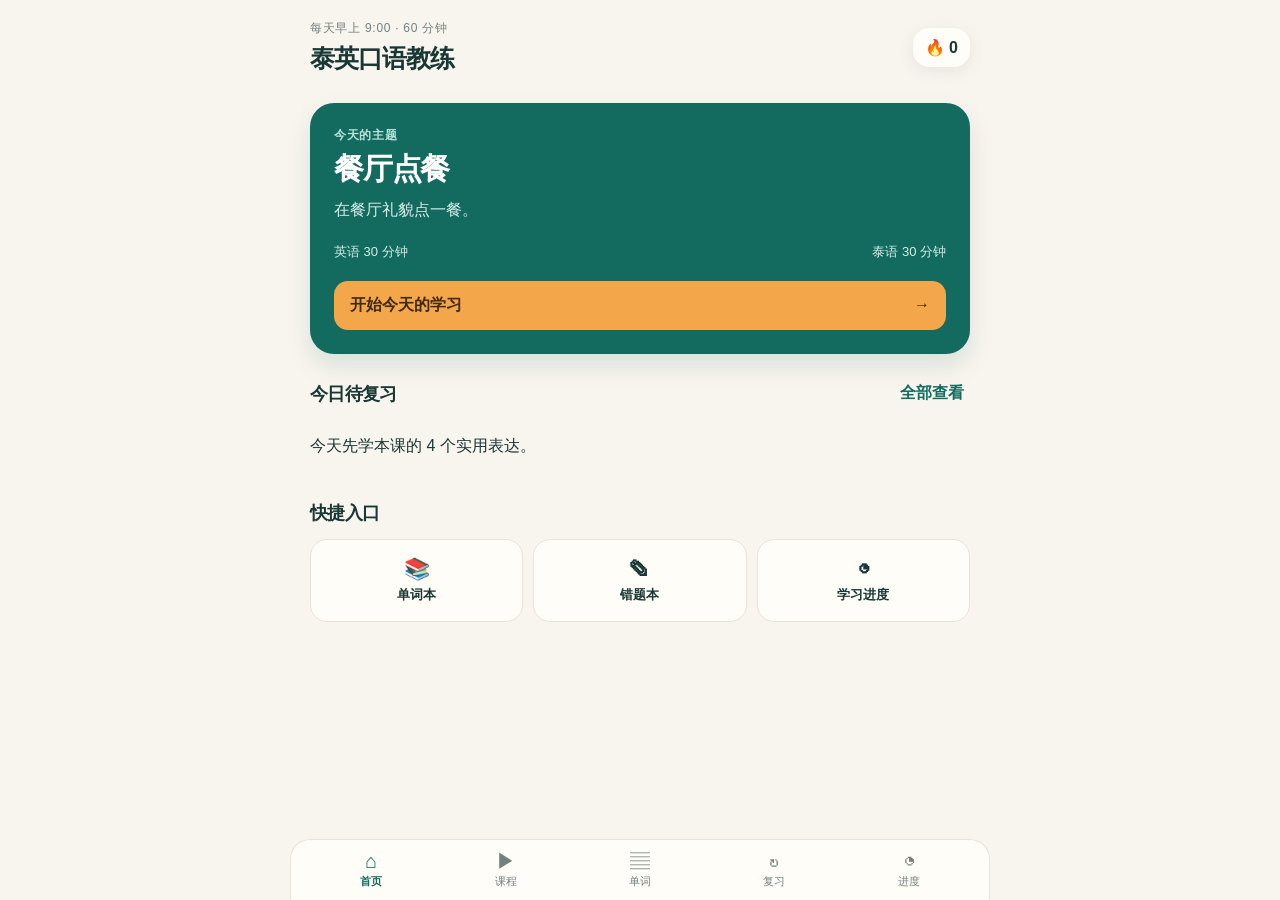
==== index.html @ 01d764df "Add files via upload" ====
<!doctype html>
<html lang="zh-CN">
  <head>
    <meta charset="utf-8" />
    <meta name="viewport" content="width=device-width, initial-scale=1, viewport-fit=cover" />
    <meta name="theme-color" content="#126b5e" />
    <meta name="apple-mobile-web-app-capable" content="yes" />
    <meta name="apple-mobile-web-app-status-bar-style" content="black-translucent" />
    <meta name="apple-mobile-web-app-title" content="泰英口语教练" />
    <link rel="manifest" href="manifest.json?v=4" />
    <link rel="stylesheet" href="styles.css?v=4" />
    <title>泰英口语教练</title>
  </head>
  <body>
    <main class="app-shell">
      <header class="topbar">
        <div>
          <p class="eyebrow">每天早上 9:00 · 60 分钟</p>
          <h1>泰英口语教练</h1>
        </div>
        <button class="streak" type="button" id="streakButton" aria-label="查看连续学习天数">🔥 <span id="streakCount">0</span></button>
      </header>

      <section id="home" class="screen active" aria-labelledby="homeTitle">
        <div class="hero-card">
          <p class="tag">今天的主题</p>
          <h2 id="homeTitle">餐厅点餐</h2>
          <p>用英语和泰语，自信地完成一次点餐。</p>
          <div class="time-row"><span>英语 30 分钟</span><span>泰语 30 分钟</span></div>
          <button class="primary" type="button" data-nav="lesson">开始今天的学习 <span>→</span></button>
        </div>

        <section class="section-block">
          <div class="section-heading"><h2>今日待复习</h2><button class="text-button" type="button" data-nav="review">全部查看</button></div>
          <div id="homeReviewList" class="mini-list"></div>
        </section>

        <section class="section-block">
          <div class="section-heading"><h2>快捷入口</h2></div>
          <div class="quick-grid">
            <button class="quick-card" type="button" data-nav="words"><span>📚</span>单词本</button>
            <button class="quick-card" type="button" data-nav="mistakes"><span>✎</span>错题本</button>
            <button class="quick-card" type="button" data-nav="progress"><span>◔</span>学习进度</button>
          </div>
        </section>
      </section>

      <section id="lesson" class="screen" aria-labelledby="lessonTitle">
        <div class="screen-title"><div><p class="eyebrow" id="lessonEyebrow">第 1 天 · 餐厅点餐</p><h2 id="lessonTitle">今天的课程</h2></div><span id="lessonTime">0 / 60 分钟</span></div>
        <div class="progress-track"><div id="lessonProgress"></div></div>
        <div id="coursePhrases" class="course-phrases"></div>
        <div id="lessonList" class="lesson-list"></div>
        <div class="ai-card">
          <div><p class="tag">AI 对话练习</p><h3>现在就开口说</h3><p>打开 ChatGPT 后，说“开始今天的学习”，然后用语音回答。</p></div>
          <button class="primary small" id="openChatGPT" type="button">打开 AI 对话</button>
        </div>
        <button class="outline" id="finishLesson" type="button">完成今天的学习</button>
      </section>

      <section id="words" class="screen" aria-labelledby="wordsTitle">
        <div class="screen-title"><div><p class="eyebrow">自动保存在这台手机</p><h2 id="wordsTitle">单词本</h2></div><button class="icon-button" id="addWord" type="button" aria-label="添加单词">＋</button></div>
        <div class="segmented" role="tablist"><button class="selected" type="button" data-word-filter="all">全部</button><button type="button" data-word-filter="new">新学</button><button type="button" data-word-filter="reviewing">复习中</button><button type="button" data-word-filter="mastered">已掌握</button></div>
        <div id="wordList" class="word-list"></div>
      </section>

      <section id="review" class="screen" aria-labelledby="reviewTitle">
        <div class="screen-title"><div><p class="eyebrow">间隔复习 · 第 1、3、7、14、30 天</p><h2 id="reviewTitle">复习清单</h2></div></div>
        <p class="helper">每完成一个词，就点一下“已复习”。</p>
        <div id="reviewList" class="review-list"></div>
      </section>

      <section id="mistakes" class="screen" aria-labelledby="mistakesTitle">
        <div class="screen-title"><div><p class="eyebrow">把错题变成会说的话</p><h2 id="mistakesTitle">错题本</h2></div><button class="icon-button" id="addMistake" type="button" aria-label="添加错题">＋</button></div>
        <div id="mistakeList" class="mistake-list"></div>
      </section>

      <section id="progress" class="screen" aria-labelledby="progressTitle">
        <div class="screen-title"><div><p class="eyebrow">你的学习积累</p><h2 id="progressTitle">学习进度</h2></div></div>
        <div class="stat-grid">
          <div class="stat-card"><strong id="daysLearned">0</strong><span>学习天数</span></div>
          <div class="stat-card"><strong id="minutesLearned">0</strong><span>累计分钟</span></div>
          <div class="stat-card"><strong id="wordsLearned">0</strong><span>记录单词</span></div>
          <div class="stat-card"><strong id="mistakesLearned">0</strong><span>错题记录</span></div>
        </div>
        <section class="progress-card"><h3>本周目标</h3><div class="week-dots" id="weekDots"></div><p id="weekMessage">完成今天的课程，开启你的第一个学习日。</p></section>
        <button class="outline danger" id="resetData" type="button">清除本机学习数据</button>
      </section>

      <nav class="bottom-nav" aria-label="主导航">
        <button class="active" type="button" data-nav="home"><span>⌂</span>首页</button>
        <button type="button" data-nav="lesson"><span>▶</span>课程</button>
        <button type="button" data-nav="words"><span>▤</span>单词</button>
        <button type="button" data-nav="review"><span>↻</span>复习</button>
        <button type="button" data-nav="progress"><span>◔</span>进度</button>
      </nav>
    </main>
    <dialog id="entryDialog"><form method="dialog" id="entryForm"><div class="dialog-head"><h2 id="dialogTitle">添加单词</h2><button class="close" value="cancel" aria-label="关闭">×</button></div><label id="fieldOneLabel">单词<input id="fieldOne" required /></label><label id="fieldTwoLabel">中文意思<input id="fieldTwo" required /></label><label id="fieldThreeLabel">拼读提示（泰语可填写）<input id="fieldThree" /></label><button class="primary" value="default" type="submit">保存</button></form></dialog>
    <div class="toast" id="toast" role="status"></div>
    <script src="app.js?v=4"></script>
  </body>
</html>
---- styles.css ----
:root { --ink:#193734; --muted:#71817e; --paper:#f8f5ee; --card:#fffdf8; --green:#126b5e; --green-soft:#dcefe9; --orange:#f3a64a; --line:#e9e4d9; --danger:#ad4545; }
* { box-sizing:border-box; }
body { margin:0; background:var(--paper); color:var(--ink); font-family:-apple-system,BlinkMacSystemFont,"PingFang SC","Noto Sans SC",sans-serif; }
button,input { font:inherit; } button { cursor:pointer; }
.app-shell { min-height:100dvh; max-width:700px; margin:auto; padding:calc(20px + env(safe-area-inset-top)) 20px calc(92px + env(safe-area-inset-bottom)); }
.topbar,.screen-title,.section-heading,.time-row,.dialog-head { display:flex; align-items:center; justify-content:space-between; gap:14px; }
.eyebrow,.tag { font-size:12px; letter-spacing:.06em; color:var(--muted); margin:0 0 5px; }.tag { color:var(--green); font-weight:700; }
h1 { font-size:25px; margin:0; letter-spacing:-.04em; } h2 { font-size:23px; margin:0; letter-spacing:-.04em; } h3 { margin:3px 0 6px; font-size:18px; }.streak,.icon-button { border:0; background:var(--card); box-shadow:0 4px 16px #4a55451a; border-radius:16px; padding:10px 12px; color:var(--ink); font-weight:700; }
.screen { display:none; padding-top:28px; }.screen.active { display:block; }.hero-card,.ai-card,.progress-card { background:var(--green); color:white; padding:24px; border-radius:24px; box-shadow:0 12px 25px #126b5e22; }.hero-card h2 { font-size:30px; }.hero-card p:not(.tag),.ai-card p:not(.tag) { color:#d7eee8; line-height:1.55; margin:8px 0 20px; }.hero-card .tag,.ai-card .tag { color:#b9e4d9; }.time-row { color:#d7eee8; font-size:13px; margin-bottom:20px; }
.primary { border:0; background:var(--orange); color:#402b12; font-weight:800; padding:14px 16px; border-radius:14px; width:100%; display:flex; justify-content:space-between; align-items:center; }.primary.small { width:auto; white-space:nowrap; }.section-block { margin-top:28px; }.section-heading h2 { font-size:18px; }.text-button { border:0; background:none; color:var(--green); font-weight:700; }.mini-list,.word-list,.review-list,.mistake-list,.lesson-list { display:grid; gap:11px; margin-top:14px; }
.mini-item,.word-item,.review-item,.mistake-item,.lesson-item { background:var(--card); border:1px solid var(--line); padding:15px; border-radius:17px; }.mini-item { display:flex; justify-content:space-between; align-items:center; }.pill { padding:5px 9px; border-radius:999px; background:var(--green-soft); color:var(--green); font-size:12px; font-weight:700; }.quick-grid { display:grid; grid-template-columns:repeat(3,1fr); gap:10px; margin-top:14px; }.quick-card { background:var(--card); border:1px solid var(--line); border-radius:17px; padding:17px 5px; color:var(--ink); font-size:13px; font-weight:700; }.quick-card span { display:block; font-size:21px; margin-bottom:5px; }
.progress-track { height:8px; background:#e8e5da; border-radius:99px; margin:16px 0; overflow:hidden; }.progress-track div { height:100%; width:0; background:var(--orange); transition:width .2s; }.lesson-item { display:grid; grid-template-columns:auto 1fr auto; align-items:center; gap:12px; }.lesson-item input { width:20px; height:20px; accent-color:var(--green); }.lesson-item p { margin:3px 0 0; color:var(--muted); font-size:13px; }.minutes { color:var(--green); font-size:13px; font-weight:700; }.ai-card { margin-top:22px; background:#184945; display:flex; align-items:end; justify-content:space-between; gap:10px; }.outline { width:100%; margin-top:17px; border:1px solid var(--green); color:var(--green); background:transparent; border-radius:14px; padding:14px; font-weight:800; }.danger { border-color:var(--danger); color:var(--danger); margin-top:28px; }
.course-phrases { display:grid; gap:12px; margin-bottom:16px; }.course-box,.mission { background:var(--card); border:1px solid var(--line); padding:16px; border-radius:18px; }.course-box-head { display:flex; justify-content:space-between; align-items:flex-start; gap:12px; margin-bottom:11px; }.course-box-head h3 { font-size:16px; }.phrase { border-top:1px solid var(--line); padding:11px 0 2px; display:flex; align-items:center; justify-content:space-between; gap:12px; }.phrase > div { display:grid; gap:3px; }.phrase strong { font-size:17px; color:var(--green); }.phrase span { font-size:13px; color:var(--muted); }.phrase small { color:#44756b; font-size:13px; }.speak-button { flex:0 0 auto; border:0; background:var(--green-soft); color:var(--green); border-radius:10px; padding:9px 10px; font-size:12px; font-weight:800; }.mission { background:#fff5df; border-color:#f3d79c; display:grid; gap:6px; }.mission .tag { color:#9a6518; margin:0; }.mission span { color:#795d2c; font-size:13px; }
.segmented { display:flex; overflow:auto; gap:8px; margin-top:18px; padding-bottom:3px; }.segmented button { border:0; background:#e9e7df; color:var(--muted); padding:9px 12px; border-radius:999px; white-space:nowrap; font-size:13px; }.segmented button.selected { background:var(--green); color:white; }.word-item,.review-item { display:flex; align-items:center; gap:12px; }.word-main,.review-main { flex:1; }.word-main strong,.review-main strong { display:block; }.word-main small,.review-main small,.mistake-item p { color:var(--muted); display:block; margin:3px 0 0; line-height:1.45; }.status-button { border:0; color:var(--green); background:var(--green-soft); border-radius:10px; padding:8px 10px; font-size:12px; font-weight:700; }.mistake-item h3 { font-size:16px; }.mistake-item .better { color:var(--green); font-weight:700; font-size:14px; }
.stat-grid { display:grid; grid-template-columns:repeat(2,1fr); gap:10px; margin-top:18px; }.stat-card { background:var(--card); border:1px solid var(--line); border-radius:18px; padding:18px; }.stat-card strong { display:block; font-size:30px; color:var(--green); }.stat-card span { color:var(--muted); font-size:13px; }.progress-card { margin-top:18px; background:var(--card); color:var(--ink); border:1px solid var(--line); box-shadow:none; }.week-dots { display:flex; justify-content:space-between; gap:5px; margin:17px 0 12px; }.week-dots span { width:32px; height:32px; border-radius:50%; display:grid; place-items:center; background:#e9e7df; color:var(--muted); font-size:12px; }.week-dots span.done { background:var(--green); color:white; }.progress-card p { color:var(--muted); margin:0; font-size:14px; }
.bottom-nav { position:fixed; z-index:5; bottom:0; left:50%; transform:translateX(-50%); max-width:700px; width:100%; padding:10px 13px calc(10px + env(safe-area-inset-bottom)); background:#fffdf8f5; border-top:1px solid var(--line); display:flex; justify-content:space-around; }.bottom-nav button { border:0; background:transparent; color:var(--muted); display:grid; gap:3px; font-size:11px; }.bottom-nav span { font-size:20px; line-height:1; }.bottom-nav button.active { color:var(--green); font-weight:800; }
dialog { border:0; padding:0; border-radius:22px; width:min(90vw,420px); box-shadow:0 18px 55px #0004; }dialog::backdrop { background:#18333180; }dialog form { padding:22px; }.dialog-head { margin-bottom:18px; }.dialog-head h2 { font-size:20px; }.close { border:0; background:none; font-size:28px; color:var(--muted); }label { display:block; font-size:13px; font-weight:700; margin:12px 0; }input:not([type=checkbox]) { width:100%; display:block; border:1px solid var(--line); border-radius:11px; padding:12px; margin-top:6px; color:var(--ink); background:#fffdf8; }.toast { position:fixed; left:50%; bottom:95px; transform:translate(-50%,20px); background:#183a35; color:white; padding:10px 14px; border-radius:999px; opacity:0; transition:.25s; pointer-events:none; font-size:13px; }.toast.show { opacity:1; transform:translate(-50%,0); }
@media (min-width:701px) { .bottom-nav { border-left:1px solid var(--line); border-right:1px solid var(--line); border-radius:20px 20px 0 0; } }
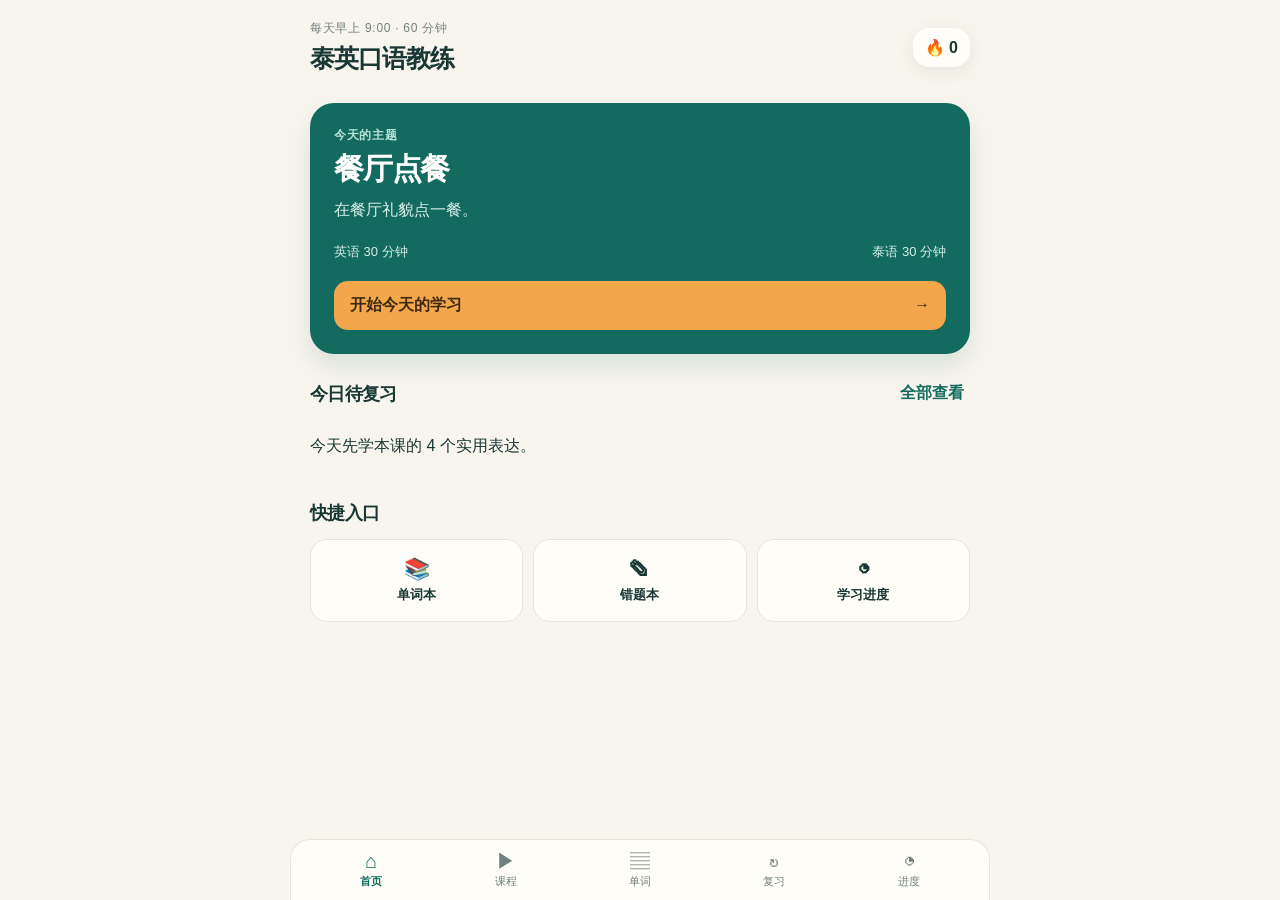
==== commit 5f128f63: "Add files via upload" ====
--- a/index.html
+++ b/index.html
@@ -7,8 +7,8 @@
     <meta name="apple-mobile-web-app-capable" content="yes" />
     <meta name="apple-mobile-web-app-status-bar-style" content="black-translucent" />
     <meta name="apple-mobile-web-app-title" content="泰英口语教练" />
-    <link rel="manifest" href="manifest.json?v=4" />
-    <link rel="stylesheet" href="styles.css?v=4" />
+    <link rel="manifest" href="manifest.json?v=10" />
+    <link rel="stylesheet" href="styles.css?v=10" />
     <title>泰英口语教练</title>
   </head>
   <body>
@@ -96,6 +96,6 @@
     </main>
     <dialog id="entryDialog"><form method="dialog" id="entryForm"><div class="dialog-head"><h2 id="dialogTitle">添加单词</h2><button class="close" value="cancel" aria-label="关闭">×</button></div><label id="fieldOneLabel">单词<input id="fieldOne" required /></label><label id="fieldTwoLabel">中文意思<input id="fieldTwo" required /></label><label id="fieldThreeLabel">拼读提示（泰语可填写）<input id="fieldThree" /></label><button class="primary" value="default" type="submit">保存</button></form></dialog>
     <div class="toast" id="toast" role="status"></div>
-    <script src="app.js?v=4"></script>
+    <script src="app.js?v=10"></script>
   </body>
 </html>
--- a/styles.css
+++ b/styles.css
@@ -9,7 +9,7 @@
 .screen { display:none; padding-top:28px; }.screen.active { display:block; }.hero-card,.ai-card,.progress-card { background:var(--green); color:white; padding:24px; border-radius:24px; box-shadow:0 12px 25px #126b5e22; }.hero-card h2 { font-size:30px; }.hero-card p:not(.tag),.ai-card p:not(.tag) { color:#d7eee8; line-height:1.55; margin:8px 0 20px; }.hero-card .tag,.ai-card .tag { color:#b9e4d9; }.time-row { color:#d7eee8; font-size:13px; margin-bottom:20px; }
 .primary { border:0; background:var(--orange); color:#402b12; font-weight:800; padding:14px 16px; border-radius:14px; width:100%; display:flex; justify-content:space-between; align-items:center; }.primary.small { width:auto; white-space:nowrap; }.section-block { margin-top:28px; }.section-heading h2 { font-size:18px; }.text-button { border:0; background:none; color:var(--green); font-weight:700; }.mini-list,.word-list,.review-list,.mistake-list,.lesson-list { display:grid; gap:11px; margin-top:14px; }
 .mini-item,.word-item,.review-item,.mistake-item,.lesson-item { background:var(--card); border:1px solid var(--line); padding:15px; border-radius:17px; }.mini-item { display:flex; justify-content:space-between; align-items:center; }.pill { padding:5px 9px; border-radius:999px; background:var(--green-soft); color:var(--green); font-size:12px; font-weight:700; }.quick-grid { display:grid; grid-template-columns:repeat(3,1fr); gap:10px; margin-top:14px; }.quick-card { background:var(--card); border:1px solid var(--line); border-radius:17px; padding:17px 5px; color:var(--ink); font-size:13px; font-weight:700; }.quick-card span { display:block; font-size:21px; margin-bottom:5px; }
-.progress-track { height:8px; background:#e8e5da; border-radius:99px; margin:16px 0; overflow:hidden; }.progress-track div { height:100%; width:0; background:var(--orange); transition:width .2s; }.lesson-item { display:grid; grid-template-columns:auto 1fr auto; align-items:center; gap:12px; }.lesson-item input { width:20px; height:20px; accent-color:var(--green); }.lesson-item p { margin:3px 0 0; color:var(--muted); font-size:13px; }.minutes { color:var(--green); font-size:13px; font-weight:700; }.ai-card { margin-top:22px; background:#184945; display:flex; align-items:end; justify-content:space-between; gap:10px; }.outline { width:100%; margin-top:17px; border:1px solid var(--green); color:var(--green); background:transparent; border-radius:14px; padding:14px; font-weight:800; }.danger { border-color:var(--danger); color:var(--danger); margin-top:28px; }
+.progress-track { height:8px; background:#e8e5da; border-radius:99px; margin:16px 0; overflow:hidden; }.progress-track div { height:100%; width:0; background:var(--orange); transition:width .2s; }.lesson-item { display:grid; grid-template-columns:auto 1fr auto; align-items:center; gap:12px; }.lesson-item input { width:20px; height:20px; accent-color:var(--green); }.lesson-item input:disabled { opacity:.38; }.lesson-item.ready { border-color:#9ed7c9; }.lesson-item p { margin:3px 0 0; color:var(--muted); font-size:13px; }.lesson-content { display:block; color:#35675e; font-size:12px; line-height:1.45; margin-top:8px; }.lesson-actions { display:grid; justify-items:end; gap:5px; }.audio-count { color:var(--muted); font-size:11px; }.minutes { color:var(--green); font-size:13px; font-weight:700; }.ai-card { margin-top:22px; background:#184945; display:flex; align-items:end; justify-content:space-between; gap:10px; }.outline { width:100%; margin-top:17px; border:1px solid var(--green); color:var(--green); background:transparent; border-radius:14px; padding:14px; font-weight:800; }.danger { border-color:var(--danger); color:var(--danger); margin-top:28px; }
 .course-phrases { display:grid; gap:12px; margin-bottom:16px; }.course-box,.mission { background:var(--card); border:1px solid var(--line); padding:16px; border-radius:18px; }.course-box-head { display:flex; justify-content:space-between; align-items:flex-start; gap:12px; margin-bottom:11px; }.course-box-head h3 { font-size:16px; }.phrase { border-top:1px solid var(--line); padding:11px 0 2px; display:flex; align-items:center; justify-content:space-between; gap:12px; }.phrase > div { display:grid; gap:3px; }.phrase strong { font-size:17px; color:var(--green); }.phrase span { font-size:13px; color:var(--muted); }.phrase small { color:#44756b; font-size:13px; }.speak-button { flex:0 0 auto; border:0; background:var(--green-soft); color:var(--green); border-radius:10px; padding:9px 10px; font-size:12px; font-weight:800; }.mission { background:#fff5df; border-color:#f3d79c; display:grid; gap:6px; }.mission .tag { color:#9a6518; margin:0; }.mission span { color:#795d2c; font-size:13px; }
 .segmented { display:flex; overflow:auto; gap:8px; margin-top:18px; padding-bottom:3px; }.segmented button { border:0; background:#e9e7df; color:var(--muted); padding:9px 12px; border-radius:999px; white-space:nowrap; font-size:13px; }.segmented button.selected { background:var(--green); color:white; }.word-item,.review-item { display:flex; align-items:center; gap:12px; }.word-main,.review-main { flex:1; }.word-main strong,.review-main strong { display:block; }.word-main small,.review-main small,.mistake-item p { color:var(--muted); display:block; margin:3px 0 0; line-height:1.45; }.status-button { border:0; color:var(--green); background:var(--green-soft); border-radius:10px; padding:8px 10px; font-size:12px; font-weight:700; }.mistake-item h3 { font-size:16px; }.mistake-item .better { color:var(--green); font-weight:700; font-size:14px; }
 .stat-grid { display:grid; grid-template-columns:repeat(2,1fr); gap:10px; margin-top:18px; }.stat-card { background:var(--card); border:1px solid var(--line); border-radius:18px; padding:18px; }.stat-card strong { display:block; font-size:30px; color:var(--green); }.stat-card span { color:var(--muted); font-size:13px; }.progress-card { margin-top:18px; background:var(--card); color:var(--ink); border:1px solid var(--line); box-shadow:none; }.week-dots { display:flex; justify-content:space-between; gap:5px; margin:17px 0 12px; }.week-dots span { width:32px; height:32px; border-radius:50%; display:grid; place-items:center; background:#e9e7df; color:var(--muted); font-size:12px; }.week-dots span.done { background:var(--green); color:white; }.progress-card p { color:var(--muted); margin:0; font-size:14px; }
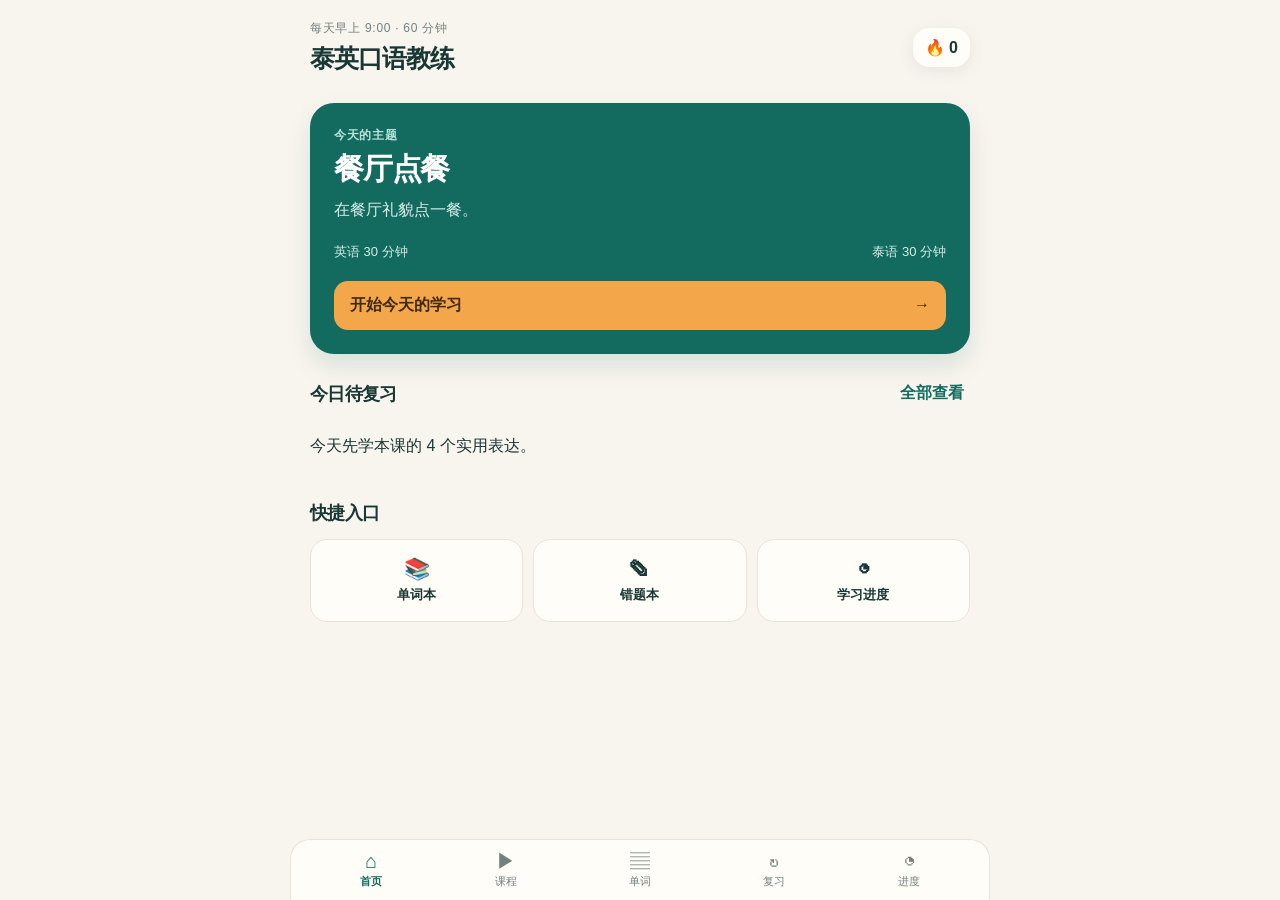
==== commit 74b0c452: "Add files via upload" ====
--- a/index.html
+++ b/index.html
@@ -7,8 +7,8 @@
     <meta name="apple-mobile-web-app-capable" content="yes" />
     <meta name="apple-mobile-web-app-status-bar-style" content="black-translucent" />
     <meta name="apple-mobile-web-app-title" content="泰英口语教练" />
-    <link rel="manifest" href="manifest.json?v=10" />
-    <link rel="stylesheet" href="styles.css?v=10" />
+    <link rel="manifest" href="manifest.json?v=11" />
+    <link rel="stylesheet" href="styles.css?v=11" />
     <title>泰英口语教练</title>
   </head>
   <body>
@@ -96,6 +96,6 @@
     </main>
     <dialog id="entryDialog"><form method="dialog" id="entryForm"><div class="dialog-head"><h2 id="dialogTitle">添加单词</h2><button class="close" value="cancel" aria-label="关闭">×</button></div><label id="fieldOneLabel">单词<input id="fieldOne" required /></label><label id="fieldTwoLabel">中文意思<input id="fieldTwo" required /></label><label id="fieldThreeLabel">拼读提示（泰语可填写）<input id="fieldThree" /></label><button class="primary" value="default" type="submit">保存</button></form></dialog>
     <div class="toast" id="toast" role="status"></div>
-    <script src="app.js?v=10"></script>
+    <script src="app.js?v=11"></script>
   </body>
 </html>
